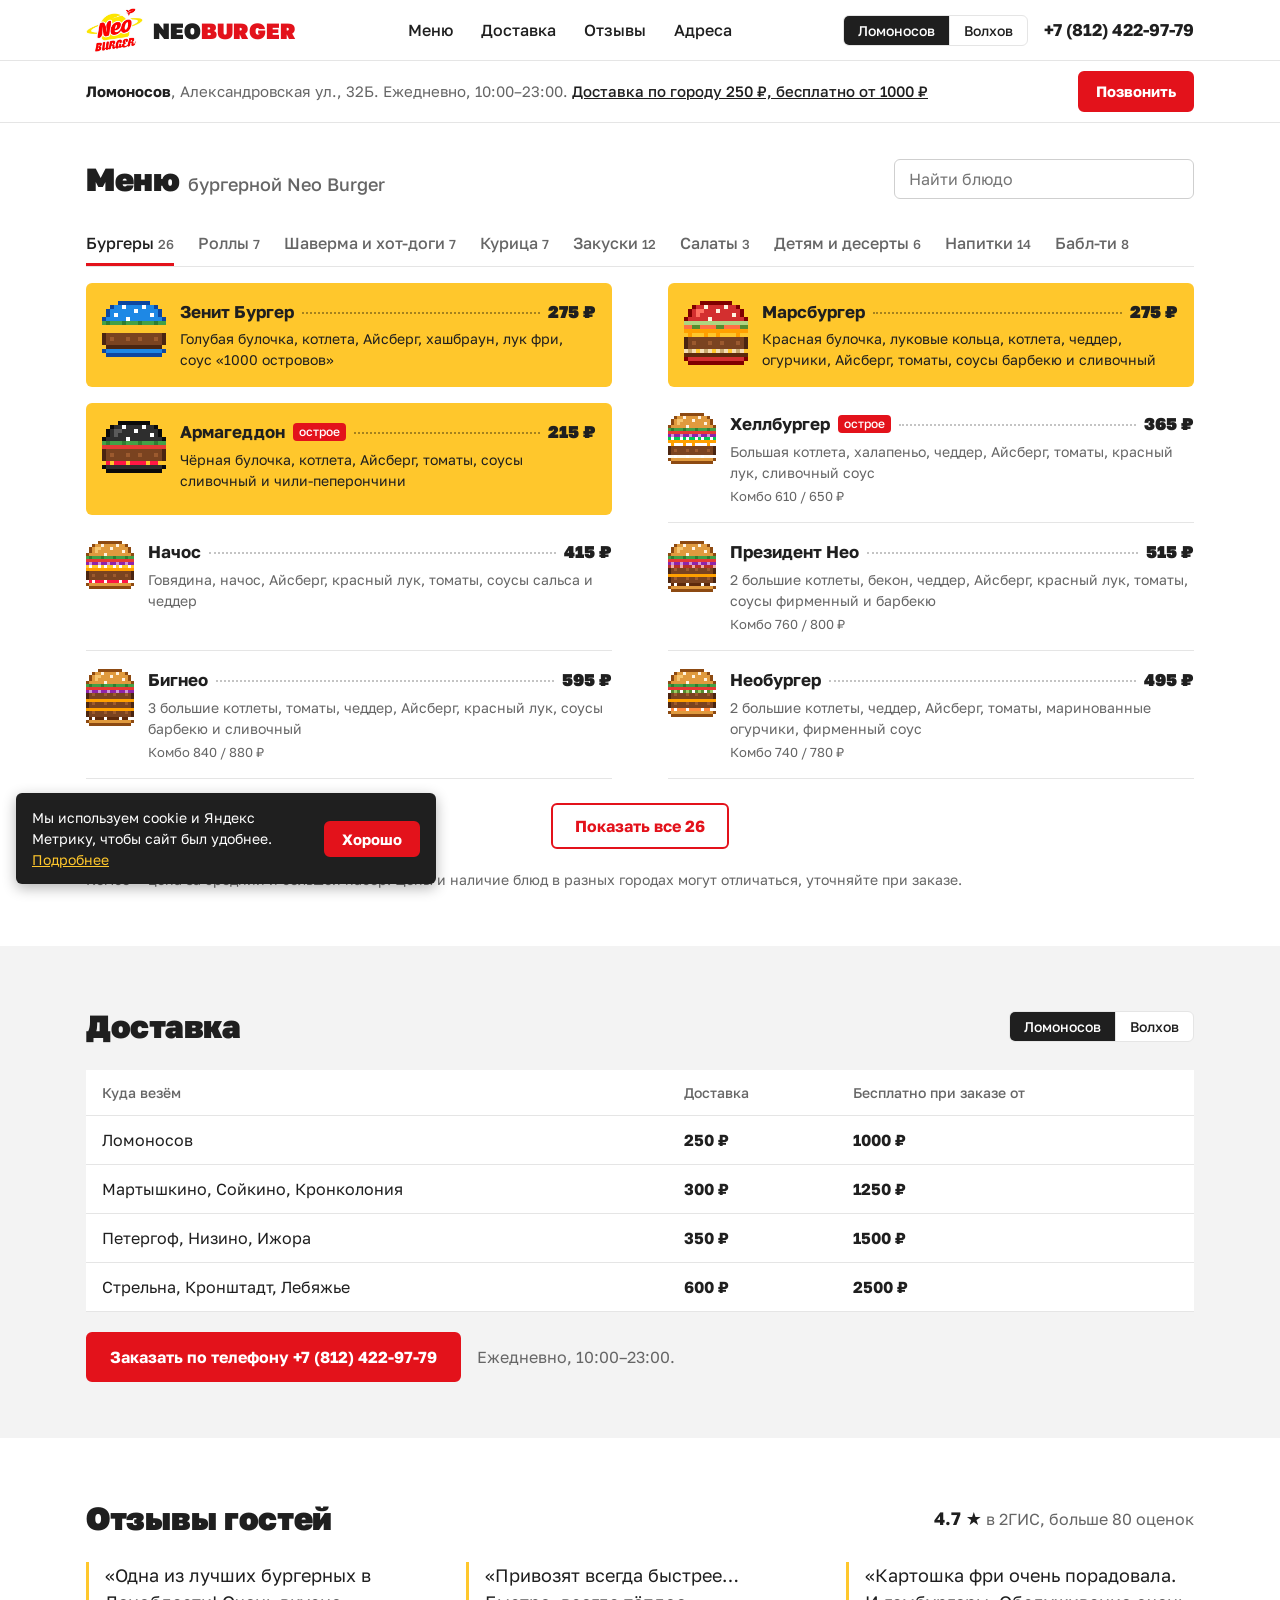
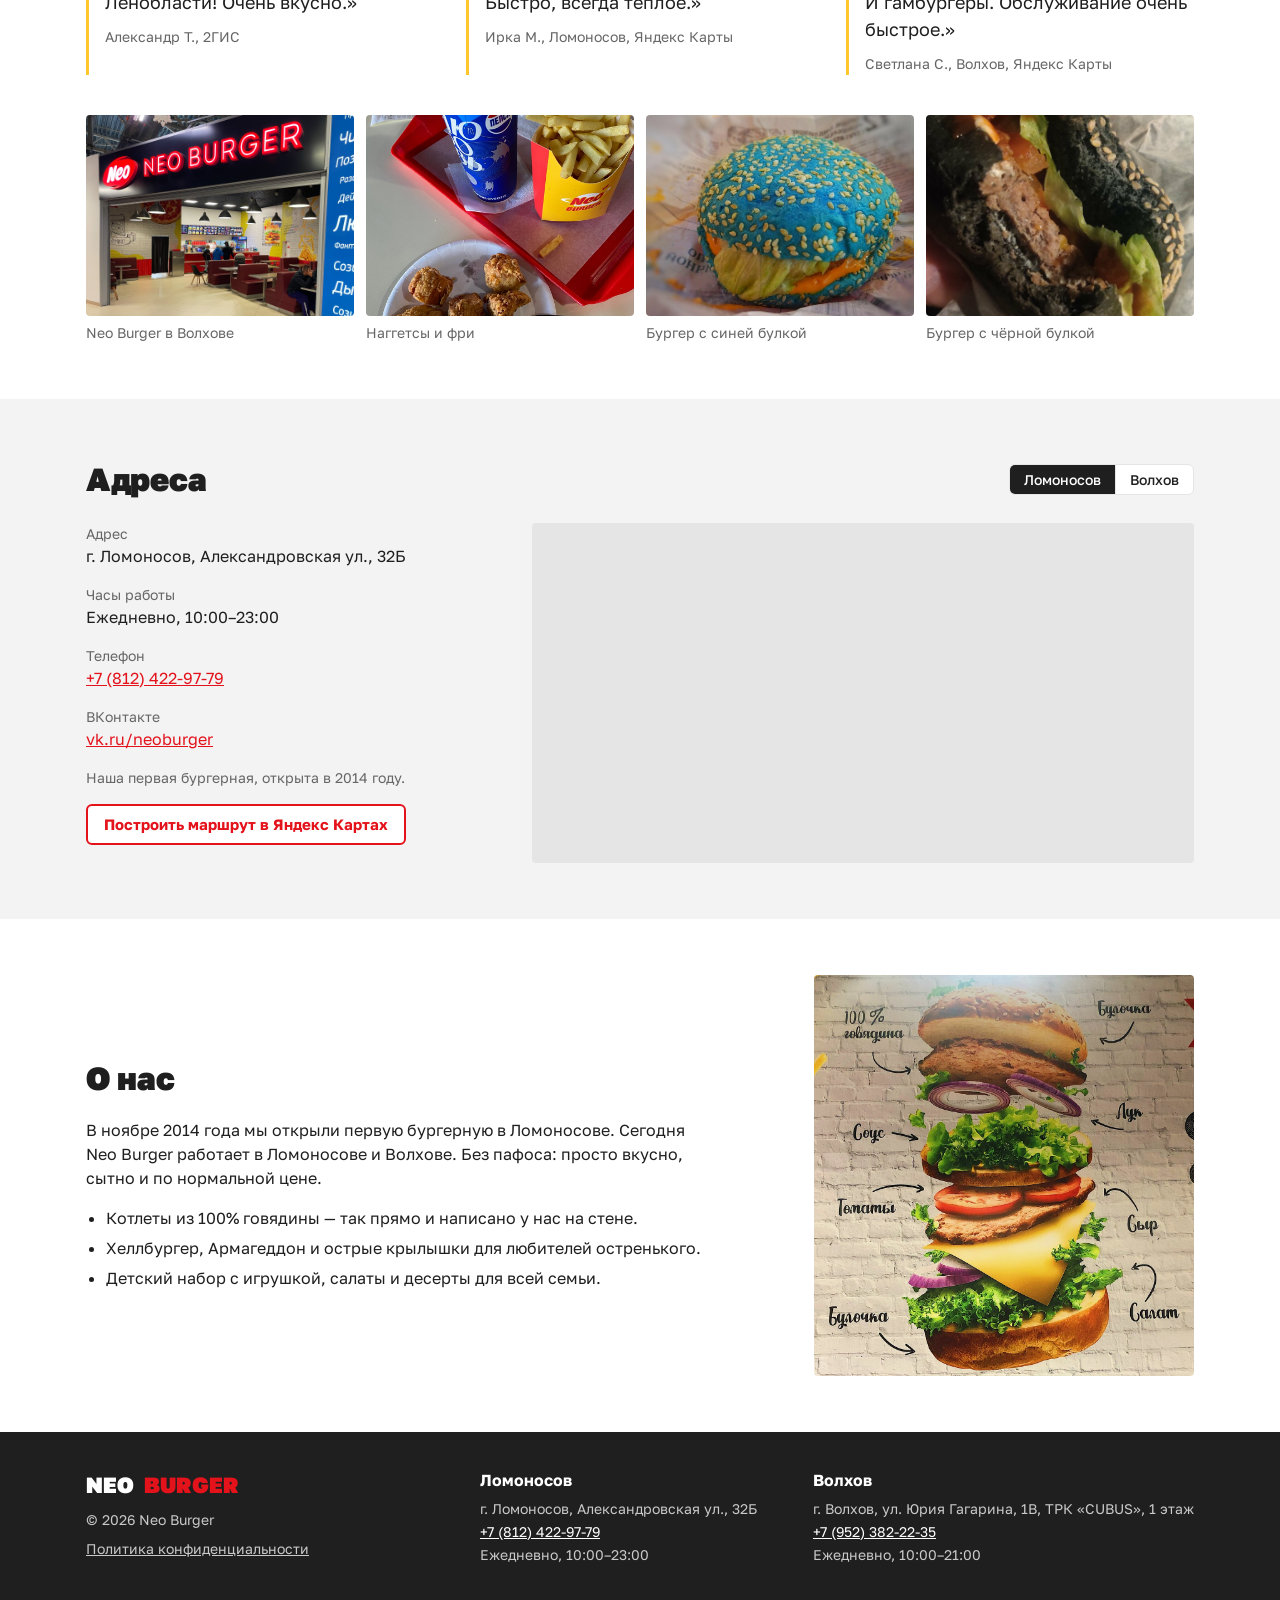
==== index.html @ 51bdab1f "Демо-сайт Neo Burger Co-Authored-By: Claude Opus 5.5 <noreply@anthropic.com>" ====
<!DOCTYPE html>
<html lang="ru">
<head>
  <meta charset="UTF-8">
  <meta name="viewport" content="width=device-width, initial-scale=1.0">
  <title>Neo Burger — бургерная в Ломоносове и Волхове, доставка бургеров</title>
  <meta name="description" content="Neo Burger — бургерные в Ломоносове и Волхове: сочные бургеры, роллы, шаверма, крылышки и картошка фри. Доставка по Ломоносову и Петергофу. Адреса и телефоны на сайте.">
  <!-- TODO: это демо для владельца — поисковикам запрещено его индексировать.
       При официальном запуске удалить эту строку и Disallow в robots.txt -->
  <meta name="robots" content="noindex, nofollow">
  <meta name="theme-color" content="#e3121b">
  <link rel="icon" href="images/logo.png" type="image/png">

  <!-- Превью ссылки в ВК, Телеграме и WhatsApp -->
  <meta property="og:type" content="website">
  <meta property="og:locale" content="ru_RU">
  <meta property="og:site_name" content="Neo Burger">
  <meta property="og:title" content="Neo Burger — бургерная в Ломоносове и Волхове">
  <meta property="og:description" content="Бургеры с синей, красной и чёрной булкой, роллы, шаверма и картошка фри. Доставка по Ломоносову и Петергофу.">
  <!-- TODO: когда будет домен, добавить (адреса должны быть полными, с https://):
       <link rel="canonical" href="https://ДОМЕН/">
       <meta property="og:url" content="https://ДОМЕН/">
       <meta property="og:image" content="https://ДОМЕН/images/hall-sign.jpg"> -->

  <!-- Данные для поиска Яндекса и Google: карточка заведения с адресом, телефоном и часами.
       Держать в согласии с locations в script.js. -->
  <script type="application/ld+json">
  {
    "@context": "https://schema.org",
    "@graph": [
      {
        "@type": "Restaurant",
        "name": "Neo Burger Ломоносов",
        "servesCuisine": ["Бургеры", "Фастфуд"],
        "priceRange": "₽",
        "telephone": "+78124229779",
        "openingHours": "Mo-Su 10:00-23:00",
        "address": {
          "@type": "PostalAddress",
          "addressCountry": "RU",
          "addressLocality": "Ломоносов",
          "streetAddress": "Александровская ул., 32Б"
        },
        "geo": { "@type": "GeoCoordinates", "latitude": 59.910501, "longitude": 29.775342 },
        "sameAs": ["https://vk.ru/neoburger"]
      },
      {
        "@type": "Restaurant",
        "name": "Neo Burger Волхов",
        "servesCuisine": ["Бургеры", "Фастфуд"],
        "priceRange": "₽",
        "telephone": "+79523822235",
        "openingHours": "Mo-Su 10:00-21:00",
        "address": {
          "@type": "PostalAddress",
          "addressCountry": "RU",
          "addressLocality": "Волхов",
          "streetAddress": "ул. Юрия Гагарина, 1В, ТРК «CUBUS», 1 этаж"
        },
        "geo": { "@type": "GeoCoordinates", "latitude": 59.927274, "longitude": 32.292941 },
        "sameAs": ["https://vk.ru/neoburger3"]
      }
    ]
  }
  </script>

  <!-- TODO для Яндекс Директа: вставить сюда код счётчика Яндекс Метрики (metrika.yandex.ru, аккаунт владельца).
       Звонки по номеру и переходы в ВК Метрика считает сама («автоцели»), отдельный код для них не нужен.
       Вместе со счётчиком нужна страница «Политика конфиденциальности» и уведомление о cookie (152-ФЗ). -->
  <link rel="preconnect" href="https://fonts.googleapis.com">
  <link rel="preconnect" href="https://fonts.gstatic.com" crossorigin>
  <link href="https://fonts.googleapis.com/css2?family=Golos+Text:wght@400;500;700;900&display=swap" rel="stylesheet">
  <link rel="stylesheet" href="style.css">
</head>
<body>

  <!-- Шапка: логотип, разделы, выбор города и телефон -->
  <header class="topbar">
    <div class="container topbar__inner">
      <!-- TODO: логотип взят из карточки в Яндекс Картах — перед публикацией попросить у владельца исходник (лучше SVG) -->
      <a href="#" class="logo"><img class="logo__img" src="images/logo.png" alt="" width="58" height="44"><span class="logo__text">NEO<span class="logo__accent">BURGER</span></span></a>
      <nav class="nav">
        <a href="#menu">Меню</a>
        <a href="#delivery">Доставка</a>
        <a href="#reviews">Отзывы</a>
        <a href="#contacts">Адреса</a>
      </nav>
      <div class="topbar__right">
        <div class="seg" data-city-tabs aria-label="Выбор города"></div>
        <a href="#contacts" class="topbar__phone hide-mobile" id="top-call" data-call></a>
      </div>
    </div>
  </header>

  <!-- Главное про выбранный город: адрес, часы, доставка -->
  <div class="place">
    <div class="container place__inner">
      <p class="place__text">
        <strong id="place-city"></strong>, <span id="place-address"></span>.
        <span id="place-hours"></span>.
        <a href="#delivery" id="place-delivery"></a>
      </p>
      <a href="#contacts" class="btn btn--small hide-mobile" data-call>Позвонить</a>
    </div>
  </div>

  <!-- Меню — первым блоком страницы -->
  <section id="menu" class="section section--first">
    <div class="container">
      <div class="section__head">
        <h1 class="section__title">Меню <span class="section__sub">бургерной Neo Burger</span></h1>
        <input type="search" id="menu-search" class="menu-search" placeholder="Найти блюдо" aria-label="Поиск по меню">
      </div>
      <div class="tabs" id="tabs"></div>
      <div class="menu-list" id="menu-grid"></div>
      <button type="button" class="btn btn--outline menu-more" id="menu-more" hidden></button>
      <p class="note">Комбо — цена за средний и большой набор. Цены и наличие блюд в разных городах могут отличаться, уточняйте при заказе.</p>
    </div>
  </section>

  <!-- Доставка: зоны и суммы для выбранного города -->
  <section id="delivery" class="section section--grey">
    <div class="container">
      <div class="section__head">
        <h2 class="section__title">Доставка</h2>
        <div class="seg" data-city-tabs aria-label="Выбор города"></div>
      </div>
      <div id="delivery-info"></div>
    </div>
  </section>

  <!-- Отзывы и фото -->
  <!-- TODO: перед публикацией заменить на фото владельца или получить разрешение авторов (часть снимков — от гостей в Яндекс Картах) -->
  <section id="reviews" class="section">
    <div class="container">
      <div class="section__head">
        <h2 class="section__title">Отзывы гостей</h2>
        <p class="score"><strong>4.7 ★</strong> в 2ГИС, больше 80 оценок</p>
      </div>
      <div class="reviews">
        <blockquote class="review">
          <p>«Одна из лучших бургерных в Ленобласти! Очень вкусно.»</p>
          <cite>Александр Т., 2ГИС</cite>
        </blockquote>
        <blockquote class="review">
          <p>«Привозят всегда быстрее… Быстро, всегда тёплое.»</p>
          <cite>Ирка М., Ломоносов, Яндекс Карты</cite>
        </blockquote>
        <blockquote class="review">
          <p>«Картошка фри очень порадовала. И гамбургеры. Обслуживание очень быстрое.»</p>
          <cite>Светлана С., Волхов, Яндекс Карты</cite>
        </blockquote>
      </div>
      <div class="gallery">
        <figure>
          <img src="images/hall-sign.jpg" alt="Вход в Neo Burger с красной неоновой вывеской" loading="lazy">
          <figcaption>Neo Burger в Волхове</figcaption>
        </figure>
        <figure>
          <img src="images/red-tray.jpg" alt="Наггетсы, картошка фри в фирменной упаковке и газировка на красном подносе" loading="lazy">
          <figcaption>Наггетсы и фри</figcaption>
        </figure>
        <figure>
          <img src="images/blue-bun.jpg" alt="Бургер с синей булочкой и кунжутом" loading="lazy">
          <figcaption>Бургер с синей булкой</figcaption>
        </figure>
        <figure>
          <img src="images/black-bun.jpg" alt="Бургер с чёрной булочкой, говяжьей котлетой и салатом" loading="lazy">
          <figcaption>Бургер с чёрной булкой</figcaption>
        </figure>
      </div>
    </div>
  </section>

  <!-- Адреса и карта -->
  <section id="contacts" class="section section--grey">
    <div class="container">
      <div class="section__head">
        <h2 class="section__title">Адреса</h2>
        <div class="seg" data-city-tabs aria-label="Выбор города"></div>
      </div>
      <div class="contacts">
        <div class="contacts__info" id="city-info"></div>
        <div class="contacts__map">
          <iframe
            id="city-map"
            title="Neo Burger на карте"
            loading="lazy"
            allowfullscreen></iframe>
        </div>
      </div>
    </div>
  </section>

  <!-- О нас -->
  <section id="about" class="section">
    <div class="container about">
      <div>
        <h2 class="section__title">О нас</h2>
        <p>В ноябре 2014 года мы открыли первую бургерную в Ломоносове. Сегодня Neo Burger работает в Ломоносове и Волхове. Без пафоса: просто вкусно, сытно и по нормальной цене.</p>
        <ul class="about__list">
          <li>Котлеты из 100% говядины — так прямо и написано у нас на стене.</li>
          <li>Хеллбургер, Армагеддон и острые крылышки для любителей остренького.</li>
          <li>Детский набор с игрушкой, салаты и десерты для всей семьи.</li>
        </ul>
      </div>
      <img class="about__img" src="images/poster.jpg" alt="Плакат на стене Neo Burger: бургер в разрезе — булочка, 100% говядина, сыр, томаты, салат, лук и соус" loading="lazy">
    </div>
  </section>

  <!-- Подвал: адреса и телефоны обеих точек подставляются из script.js -->
  <footer class="footer">
    <div class="container footer__inner">
      <div>
        <a href="#" class="logo logo--light">NEO<span class="logo__accent">BURGER</span></a>
        <p class="footer__copy">© 2026 Neo Burger</p>
        <!-- TODO: для рекламы в Директе добавить данные владельца: ИП/ООО, ИНН, ОГРН(ИП) — взять у владельца -->
        <p class="footer__links"><a href="privacy.html">Политика конфиденциальности</a></p>

      </div>
      <div class="footer__places" id="footer-places"></div>
    </div>
  </footer>

  <!-- Круглая кнопка звонка на телефонах (номер подставляется по выбранному городу) -->
  <a href="#contacts" class="call-fab" data-call aria-label="Позвонить">
    <svg width="26" height="26" viewBox="0 0 24 24" fill="#fff" aria-hidden="true"><path d="M6.6 10.8a15.1 15.1 0 0 0 6.6 6.6l2.2-2.2a1 1 0 0 1 1-.25c1.1.37 2.3.57 3.6.57a1 1 0 0 1 1 1V20a1 1 0 0 1-1 1A17 17 0 0 1 3 4a1 1 0 0 1 1-1h3.5a1 1 0 0 1 1 1c0 1.25.2 2.45.57 3.57a1 1 0 0 1-.25 1z"/></svg>
  </a>

  <!-- Плашка про cookie (показывается, пока посетитель не нажал «Хорошо») -->
  <div class="cookie" id="cookie" hidden>
    <p>Мы используем cookie и Яндекс Метрику, чтобы сайт был удобнее. <a href="privacy.html">Подробнее</a></p>
    <button type="button" class="btn btn--small" id="cookie-ok">Хорошо</button>
  </div>

  <script src="script.js"></script>
</body>
</html>
---- style.css ----
:root {
  --white: #ffffff;
  --grey: #f3f3f3;
  --line: #e5e5e5;
  --text: #1f1f1f;
  --muted: #666666;
  /* Фирменные цвета Neo Burger: красный — вывеска, жёлтый — упаковка фри */
  --red: #e3121b;
  --red-dark: #b80d15;
  --yellow: #ffc72c;
}

* { box-sizing: border-box; }

html { scroll-behavior: smooth; scroll-padding-top: 72px; }

body {
  margin: 0;
  font-family: "Golos Text", system-ui, sans-serif;
  font-size: 16px;
  line-height: 1.5;
  background: var(--white);
  color: var(--text);
}

a { color: var(--red); }

/* Атрибут hidden всегда прячет элемент, даже если у класса задан display */
[hidden] { display: none !important; }

:focus-visible { outline: 3px solid var(--yellow); outline-offset: 2px; }

.container {
  max-width: 1140px;
  margin: 0 auto;
  padding: 0 16px;
}

/* Кнопки */
.btn {
  display: inline-block;
  background: var(--red);
  color: var(--white);
  border: 2px solid var(--red);
  border-radius: 6px;
  padding: 11px 22px;
  font-family: inherit;
  font-size: 16px;
  font-weight: 700;
  text-decoration: none;
  cursor: pointer;
}
.btn:hover { background: var(--red-dark); border-color: var(--red-dark); }
.btn--small { padding: 7px 16px; font-size: 15px; }
.btn--outline { background: var(--white); color: var(--red); }
.btn--outline:hover { background: var(--red); color: var(--white); }

/* Шапка */
.topbar {
  position: sticky;
  top: 0;
  z-index: 10;
  background: var(--white);
  border-bottom: 1px solid var(--line);
}
.topbar__inner {
  display: flex;
  align-items: center;
  justify-content: space-between;
  gap: 16px;
  height: 60px;
}
.logo {
  display: inline-flex;
  align-items: center;
  gap: 10px;
  font-weight: 900;
  font-size: 22px;
  color: var(--text);
  text-decoration: none;
}
.logo__img { display: block; height: 44px; width: auto; }
.logo__accent { color: var(--red); }
.logo--light { color: var(--white); }
.nav a {
  color: var(--text);
  text-decoration: none;
  margin: 0 12px;
  font-weight: 500;
}
.nav a:hover { color: var(--red); }
.topbar__right { display: flex; align-items: center; gap: 16px; }
.topbar__phone {
  color: var(--text);
  font-weight: 700;
  font-size: 17px;
  text-decoration: none;
  white-space: nowrap;
}
.topbar__phone:hover { color: var(--red); }

/* Переключатель города */
.seg {
  display: inline-flex;
  border: 1px solid var(--line);
  border-radius: 6px;
  overflow: hidden;
  background: var(--white);
}
.seg__btn {
  border: none;
  background: none;
  padding: 6px 14px;
  font-family: inherit;
  font-size: 14px;
  font-weight: 500;
  color: var(--text);
  cursor: pointer;
}
.seg__btn + .seg__btn { border-left: 1px solid var(--line); }
.seg__btn:hover { background: var(--grey); }
.seg__btn.active { background: var(--text); color: var(--white); }

/* Строка про выбранный город */
.place { border-bottom: 1px solid var(--line); }
.place__inner {
  display: flex;
  align-items: center;
  justify-content: space-between;
  gap: 8px 24px;
  padding-top: 10px;
  padding-bottom: 10px;
}
.place__text { margin: 0; font-size: 15px; color: var(--muted); }
.place__text strong { color: var(--text); }
.place__text a { color: var(--text); font-weight: 500; }

/* Секции */
.section { padding: 56px 0; }
.section--grey { background: var(--grey); }
.section--first { padding-top: 32px; }
.section__head {
  display: flex;
  align-items: center;
  justify-content: space-between;
  flex-wrap: wrap;
  gap: 12px 16px;
  margin-bottom: 20px;
}
.section__title {
  margin: 0;
  font-size: 32px;
  font-weight: 900;
  letter-spacing: -0.3px;
}
/* Пояснение к заголовку — мельче и серым, чтобы «Меню» оставалось главным словом */
.section__sub { font-size: 18px; font-weight: 500; color: var(--muted); letter-spacing: 0; }

/* Поиск */
.menu-search {
  flex: 1;
  max-width: 300px;
  min-width: 200px;
  border: 1px solid #cfcfcf;
  border-radius: 6px;
  padding: 9px 14px;
  font-family: inherit;
  font-size: 16px;
  color: var(--text);
}
.menu-search:focus { outline: none; border-color: var(--text); }

/* Вкладки категорий: текст с красной чертой под активной */
.tabs {
  display: flex;
  gap: 4px 24px;
  overflow-x: auto;
  border-bottom: 1px solid var(--line);
  margin-bottom: 8px;
}
.tab {
  flex-shrink: 0;
  background: none;
  border: none;
  border-bottom: 3px solid transparent;
  padding: 10px 0;
  font-family: inherit;
  font-size: 16px;
  font-weight: 500;
  color: var(--muted);
  cursor: pointer;
}
.tab:hover { color: var(--text); }
.tab.active { color: var(--text); border-bottom-color: var(--red); }
.tab__count { font-size: 13px; color: var(--muted); }

/* Список блюд: строки, как в бумажном меню */
.menu-list {
  display: grid;
  grid-template-columns: 1fr 1fr;
  column-gap: 56px;
}
.row {
  display: flex;
  gap: 14px;
  padding: 16px 0;
  border-bottom: 1px solid var(--line);
}
.row .pixel-art { flex-shrink: 0; margin-top: 2px; }
/* Бургеры с цветной булкой: жёлтая подложка, как упаковка фри */
.row--hit {
  background: var(--yellow);
  border-bottom-color: transparent;
  border-radius: 6px;
  padding: 16px;
  margin: 8px 0;
}
/* Серый текст на жёлтом плохо читается — внутри делаем его тёмным */
.row--hit { --muted: var(--text); }
.row--hit .row__dots { border-bottom-color: rgba(0, 0, 0, 0.35); }
.row__main { flex: 1; min-width: 0; }
.row__head { display: flex; align-items: baseline; gap: 8px; }
.row__name { margin: 0; font-size: 17px; font-weight: 700; }
.row__dots {
  flex: 1;
  min-width: 16px;
  border-bottom: 2px dotted #c4c4c4;
  transform: translateY(-4px);
}
.row__price { font-size: 17px; font-weight: 900; white-space: nowrap; }
.row__desc { margin: 4px 0 0; font-size: 14px; color: var(--muted); }
.row__extra { margin: 4px 0 0; font-size: 13px; color: var(--muted); }
.badge {
  display: inline-block;
  margin-left: 4px;
  padding: 0 6px;
  border-radius: 4px;
  background: var(--red);
  color: var(--white);
  font-size: 12px;
  font-weight: 500;
  vertical-align: 2px;
}

.menu-more { display: block; margin: 24px auto 0; }
.menu-empty { grid-column: 1 / -1; color: var(--muted); padding: 24px 0; }
.note { color: var(--muted); font-size: 14px; margin: 20px 0 0; }

/* Доставка */
.table {
  width: 100%;
  border-collapse: collapse;
  background: var(--white);
  margin-bottom: 20px;
}
.table th,
.table td {
  padding: 12px 16px;
  text-align: left;
  border-bottom: 1px solid var(--line);
}
.table th { font-size: 14px; font-weight: 500; color: var(--muted); }
.table td:not(:first-child) { white-space: nowrap; font-weight: 700; }
.delivery-off {
  background: var(--white);
  border-left: 4px solid var(--red);
  padding: 16px 20px;
  margin: 0 0 20px;
}
.delivery-foot {
  display: flex;
  align-items: center;
  flex-wrap: wrap;
  gap: 12px 16px;
  color: var(--muted);
}

/* Отзывы */
.score { margin: 0; color: var(--muted); }
.score strong { color: var(--text); font-size: 18px; }
.reviews {
  display: grid;
  grid-template-columns: repeat(3, 1fr);
  gap: 32px;
}
.review {
  margin: 0;
  padding-left: 16px;
  border-left: 3px solid var(--yellow);
}
.review p { margin: 0 0 8px; font-size: 18px; }
.review cite { color: var(--muted); font-style: normal; font-size: 14px; }

/* Фото */
.gallery {
  display: grid;
  grid-template-columns: repeat(4, 1fr);
  gap: 12px;
  margin-top: 40px;
}
.gallery figure { margin: 0; }
.gallery img {
  display: block;
  width: 100%;
  aspect-ratio: 4 / 3;
  object-fit: cover;
  border-radius: 4px;
}
.gallery figcaption { color: var(--muted); font-size: 14px; margin-top: 6px; }

/* Адреса */
.contacts {
  display: grid;
  grid-template-columns: 1fr 1.6fr;
  gap: 32px;
}
.contacts__info p { margin: 0 0 16px; }
.contacts__info .label { display: block; color: var(--muted); font-size: 14px; }
.contacts__info .city-note { color: var(--muted); font-size: 14px; }
.contacts__map iframe {
  display: block;
  width: 100%;
  height: 100%;
  min-height: 340px;
  border: 0;
  border-radius: 4px;
  background: var(--line);
}

/* О нас */
.about {
  display: grid;
  grid-template-columns: 1.4fr 1fr;
  gap: 40px;
  align-items: center;
}
.about p { max-width: 62ch; }
.about__list { padding-left: 20px; margin: 0; }
.about__list li { margin-bottom: 6px; }
.about__img {
  display: block;
  width: 100%;
  max-width: 380px;
  border-radius: 4px;
  justify-self: end;
}

/* Подвал */
.footer {
  background: var(--text);
  color: #c9c9c9;
  padding: 36px 0;
  font-size: 14px;
}
.footer__inner {
  display: flex;
  justify-content: space-between;
  flex-wrap: wrap;
  gap: 24px;
}
.footer__copy { margin: 8px 0 0; }
.footer__places { display: flex; flex-wrap: wrap; gap: 24px 56px; }
.footer__places h3 { margin: 0 0 6px; color: var(--white); font-size: 16px; }
.footer__places p { margin: 0 0 2px; }
.footer__places a { color: var(--white); }

.footer__links { margin: 8px 0 0; }
.footer__links a { color: #c9c9c9; }

/* Плашка про cookie */
.cookie {
  position: fixed;
  left: 16px;
  bottom: 16px;
  z-index: 30;
  max-width: 420px;
  display: flex;
  align-items: center;
  gap: 16px;
  padding: 14px 16px;
  background: var(--text);
  color: var(--white);
  border-radius: 6px;
  box-shadow: 0 4px 14px rgba(0, 0, 0, 0.3);
  font-size: 14px;
}
.cookie p { margin: 0; }
.cookie a { color: var(--yellow); }

/* Текстовые страницы (политика) */
.doc { max-width: 760px; }
.doc h2 { margin: 32px 0 8px; font-size: 20px; }
.doc__date { color: var(--muted); }
.todo { background: var(--yellow); padding: 0 4px; border-radius: 3px; }

/* Круглая кнопка звонка — только на телефонах */
.call-fab {
  display: none;
  position: fixed;
  right: 16px;
  bottom: 16px;
  width: 56px;
  height: 56px;
  border-radius: 50%;
  background: var(--red);
  align-items: center;
  justify-content: center;
  box-shadow: 0 4px 14px rgba(0, 0, 0, 0.3);
  z-index: 20;
}

/* Планшеты и телефоны */
@media (max-width: 860px) {
  /* на телефоне звонок — через круглую кнопку внизу */
  .nav,
  .hide-mobile { display: none; }
  .logo { font-size: 15px; gap: 6px; }
  .topbar__inner { gap: 8px; }
  .logo__img { height: 36px; }
  .seg__btn { padding: 6px 10px; font-size: 13px; }
  .place__inner { flex-wrap: wrap; }
  .section { padding: 40px 0; }
  .section__title { font-size: 26px; }
  .menu-search { max-width: none; }
  .menu-list { grid-template-columns: 1fr; }
  .reviews,
  .contacts,
  .about { grid-template-columns: 1fr; }
  .reviews { gap: 20px; }
  .about__img { justify-self: start; max-width: 260px; }
  .gallery { grid-template-columns: repeat(2, 1fr); }
  .table th,
  .table td { padding: 10px 8px; font-size: 14px; }
  .call-fab { display: flex; }
  /* Плашка cookie на всю ширину и выше круглой кнопки звонка */
  .cookie { right: 16px; max-width: none; bottom: 84px; }
}

@media (prefers-reduced-motion: reduce) {
  html { scroll-behavior: auto; }
}
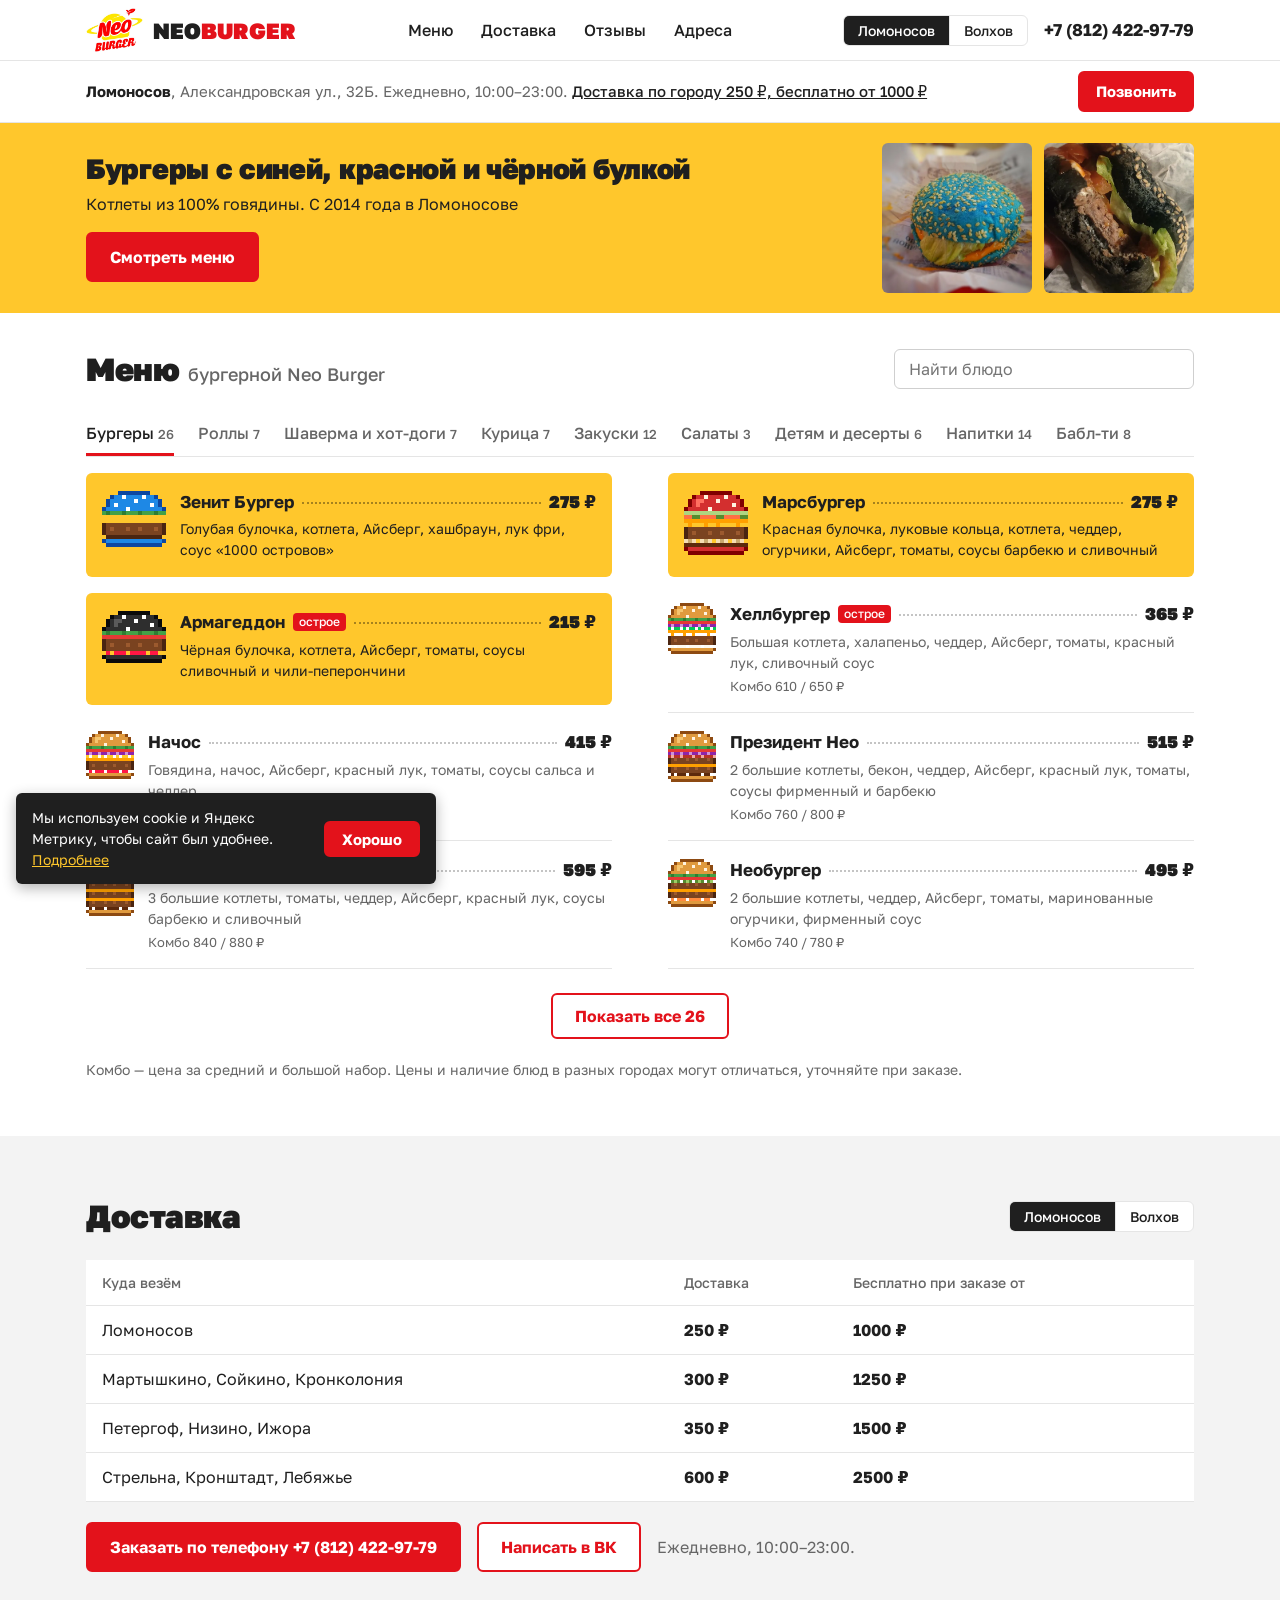
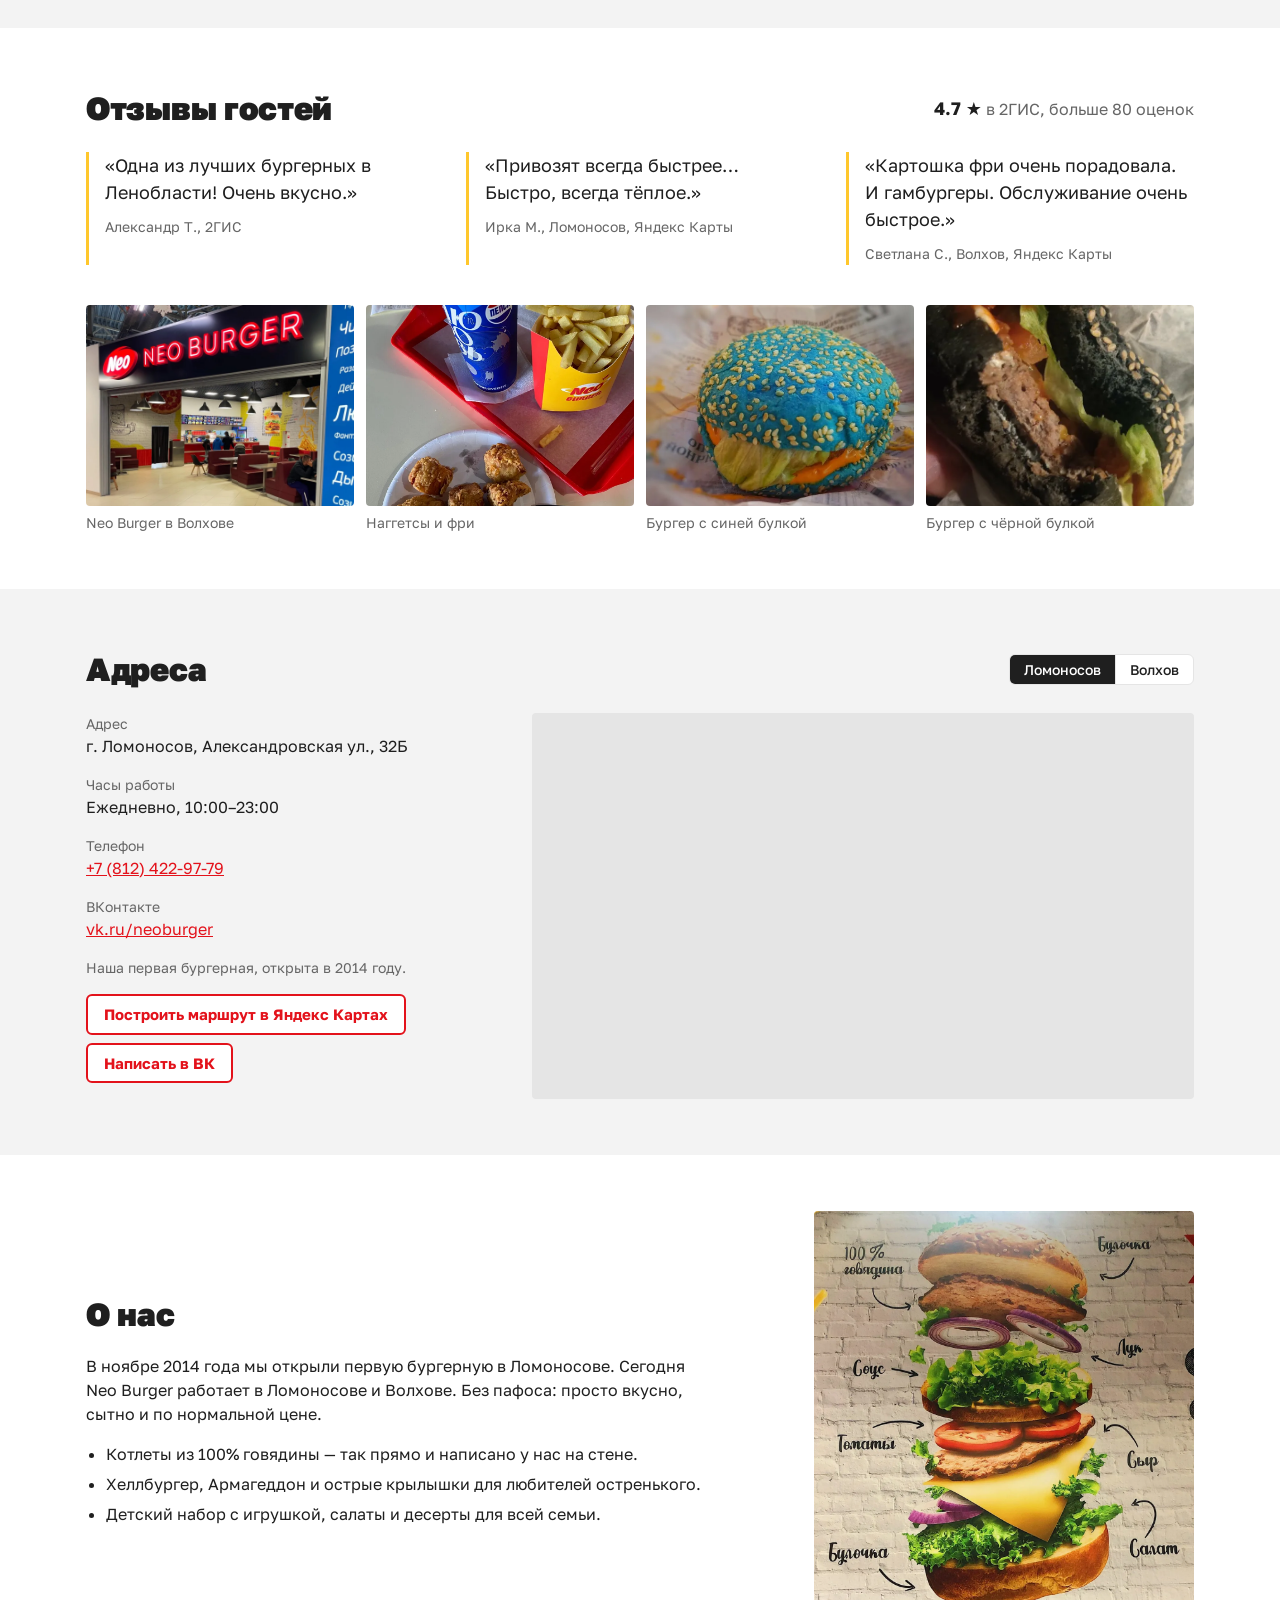
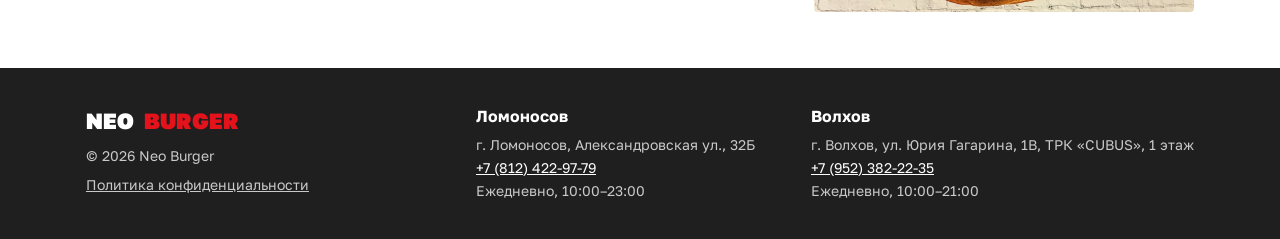
==== commit 66c3d2ed: "Контент без JS, WebP, локальный шрифт, баннер и кнопки ВК Co-Authored-By: Claude Opus 5.5 <noreply@a" ====
--- a/index.html
+++ b/index.html
@@ -67,10 +67,15 @@
   <!-- TODO для Яндекс Директа: вставить сюда код счётчика Яндекс Метрики (metrika.yandex.ru, аккаунт владельца).
        Звонки по номеру и переходы в ВК Метрика считает сама («автоцели»), отдельный код для них не нужен.
        Вместе со счётчиком нужна страница «Политика конфиденциальности» и уведомление о cookie (152-ФЗ). -->
-  <link rel="preconnect" href="https://fonts.googleapis.com">
-  <link rel="preconnect" href="https://fonts.gstatic.com" crossorigin>
-  <link href="https://fonts.googleapis.com/css2?family=Golos+Text:wght@400;500;700;900&display=swap" rel="stylesheet">
+  <!-- Кириллицу шрифта грузим сразу, чтобы текст не перерисовывался -->
+  <link rel="preload" href="fonts/golos-text-cyrillic.woff2" as="font" type="font/woff2" crossorigin>
   <link rel="stylesheet" href="style.css">
+  <!-- Без JavaScript прячем то, что без него не работает: переключатели городов, поиск и вкладки меню -->
+  <noscript>
+    <style>
+      [data-city-tabs], .menu-search, .tabs, .menu-more { display: none !important; }
+    </style>
+  </noscript>
 </head>
 <body>
 
@@ -86,25 +91,51 @@
         <a href="#contacts">Адреса</a>
       </nav>
       <div class="topbar__right">
-        <div class="seg" data-city-tabs aria-label="Выбор города"></div>
-        <a href="#contacts" class="topbar__phone hide-mobile" id="top-call" data-call></a>
+        <div class="seg" data-city-tabs role="group" aria-label="Выбор города"></div>
+        <a href="tel:+78124229779" class="topbar__phone hide-mobile" id="top-call" data-call>+7 (812) 422-97-79</a>
       </div>
     </div>
   </header>
+
+  <!-- Данные Ломоносова ниже прописаны прямо в HTML, чтобы адрес и телефон были видны без JavaScript.
+       script.js перерисовывает их по выбранному городу.
+       Держать в согласии с locations в script.js и с JSON-LD в <head>. -->
 
   <!-- Главное про выбранный город: адрес, часы, доставка -->
   <div class="place">
     <div class="container place__inner">
       <p class="place__text">
-        <strong id="place-city"></strong>, <span id="place-address"></span>.
-        <span id="place-hours"></span>.
-        <a href="#delivery" id="place-delivery"></a>
+        <strong id="place-city">Ломоносов</strong>, <span id="place-address">Александровская ул., 32Б</span>.
+        <span id="place-hours">Ежедневно, 10:00–23:00</span>.
+        <a href="#delivery" id="place-delivery">Доставка по городу 250 ₽, бесплатно от 1000 ₽</a>
       </p>
-      <a href="#contacts" class="btn btn--small hide-mobile" data-call>Позвонить</a>
+      <a href="tel:+78124229779" class="btn btn--small hide-mobile" data-call>Позвонить</a>
     </div>
   </div>
 
-  <!-- Меню — первым блоком страницы -->
+  <!-- Баннер с главной фишкой: цветные булки -->
+  <!-- TODO: «С 2014 года» и «100% говядины» сверить с владельцем; фото — от гостей в Яндекс Картах, нужно разрешение или фото владельца -->
+  <section class="promo" aria-labelledby="promo-title">
+    <div class="container promo__inner">
+      <div class="promo__text">
+        <h2 class="promo__title" id="promo-title">Бургеры с синей, красной и чёрной булкой</h2>
+        <p class="promo__sub">Котлеты из 100% говядины. С 2014 года в Ломоносове</p>
+        <a href="#menu" class="btn promo__btn">Смотреть меню</a>
+      </div>
+      <div class="promo__pics">
+        <picture>
+          <source srcset="images/blue-bun.webp" type="image/webp">
+          <img src="images/blue-bun.jpg" alt="Бургер с синей булкой" width="750" height="750">
+        </picture>
+        <picture>
+          <source srcset="images/black-bun.webp" type="image/webp">
+          <img src="images/black-bun.jpg" alt="Бургер с чёрной булкой" width="584" height="1280">
+        </picture>
+      </div>
+    </div>
+  </section>
+
+  <!-- Меню — сразу под баннером -->
   <section id="menu" class="section section--first">
     <div class="container">
       <div class="section__head">
@@ -113,6 +144,13 @@
       </div>
       <div class="tabs" id="tabs"></div>
       <div class="menu-list" id="menu-grid"></div>
+      <noscript>
+        <p class="menu-noscript">
+          Меню доступно по телефону:
+          Ломоносов — <a href="tel:+78124229779">+7 (812) 422-97-79</a>,
+          Волхов — <a href="tel:+79523822235">+7 (952) 382-22-35</a>.
+        </p>
+      </noscript>
       <button type="button" class="btn btn--outline menu-more" id="menu-more" hidden></button>
       <p class="note">Комбо — цена за средний и большой набор. Цены и наличие блюд в разных городах могут отличаться, уточняйте при заказе.</p>
     </div>
@@ -123,9 +161,26 @@
     <div class="container">
       <div class="section__head">
         <h2 class="section__title">Доставка</h2>
-        <div class="seg" data-city-tabs aria-label="Выбор города"></div>
-      </div>
-      <div id="delivery-info"></div>
+        <div class="seg" data-city-tabs role="group" aria-label="Выбор города"></div>
+      </div>
+      <div id="delivery-info">
+        <table class="table">
+          <thead>
+            <tr><th>Куда везём</th><th>Доставка</th><th>Бесплатно при заказе от</th></tr>
+          </thead>
+          <tbody>
+            <tr><td>Ломоносов</td><td>250 ₽</td><td>1000 ₽</td></tr>
+            <tr><td>Мартышкино, Сойкино, Кронколония</td><td>300 ₽</td><td>1250 ₽</td></tr>
+            <tr><td>Петергоф, Низино, Ижора</td><td>350 ₽</td><td>1500 ₽</td></tr>
+            <tr><td>Стрельна, Кронштадт, Лебяжье</td><td>600 ₽</td><td>2500 ₽</td></tr>
+          </tbody>
+        </table>
+        <div class="delivery-foot">
+          <a href="tel:+78124229779" class="btn">Заказать по телефону +7 (812) 422-97-79</a>
+          <a href="https://vk.me/neoburger" class="btn btn--outline" target="_blank" rel="noopener">Написать в ВК</a>
+          <span>Ежедневно, 10:00–23:00.</span>
+        </div>
+      </div>
     </div>
   </section>
 
@@ -153,19 +208,31 @@
       </div>
       <div class="gallery">
         <figure>
-          <img src="images/hall-sign.jpg" alt="Вход в Neo Burger с красной неоновой вывеской" loading="lazy">
+          <picture>
+            <source srcset="images/hall-sign.webp" type="image/webp">
+            <img src="images/hall-sign.jpg" alt="Вход в Neo Burger с красной неоновой вывеской" width="1280" height="960" loading="lazy">
+          </picture>
           <figcaption>Neo Burger в Волхове</figcaption>
         </figure>
         <figure>
-          <img src="images/red-tray.jpg" alt="Наггетсы, картошка фри в фирменной упаковке и газировка на красном подносе" loading="lazy">
+          <picture>
+            <source srcset="images/red-tray.webp" type="image/webp">
+            <img src="images/red-tray.jpg" alt="Наггетсы, картошка фри в фирменной упаковке и газировка на красном подносе" width="960" height="1280" loading="lazy">
+          </picture>
           <figcaption>Наггетсы и фри</figcaption>
         </figure>
         <figure>
-          <img src="images/blue-bun.jpg" alt="Бургер с синей булочкой и кунжутом" loading="lazy">
+          <picture>
+            <source srcset="images/blue-bun.webp" type="image/webp">
+            <img src="images/blue-bun.jpg" alt="Бургер с синей булочкой и кунжутом" width="750" height="750" loading="lazy">
+          </picture>
           <figcaption>Бургер с синей булкой</figcaption>
         </figure>
         <figure>
-          <img src="images/black-bun.jpg" alt="Бургер с чёрной булочкой, говяжьей котлетой и салатом" loading="lazy">
+          <picture>
+            <source srcset="images/black-bun.webp" type="image/webp">
+            <img src="images/black-bun.jpg" alt="Бургер с чёрной булочкой, говяжьей котлетой и салатом" width="584" height="1280" loading="lazy">
+          </picture>
           <figcaption>Бургер с чёрной булкой</figcaption>
         </figure>
       </div>
@@ -177,13 +244,24 @@
     <div class="container">
       <div class="section__head">
         <h2 class="section__title">Адреса</h2>
-        <div class="seg" data-city-tabs aria-label="Выбор города"></div>
+        <div class="seg" data-city-tabs role="group" aria-label="Выбор города"></div>
       </div>
       <div class="contacts">
-        <div class="contacts__info" id="city-info"></div>
+        <div class="contacts__info" id="city-info">
+          <p><span class="label">Адрес</span>г. Ломоносов, Александровская ул., 32Б</p>
+          <p><span class="label">Часы работы</span>Ежедневно, 10:00–23:00</p>
+          <p><span class="label">Телефон</span><a href="tel:+78124229779">+7 (812) 422-97-79</a></p>
+          <p><span class="label">ВКонтакте</span><a href="https://vk.ru/neoburger" target="_blank" rel="noopener">vk.ru/neoburger</a></p>
+          <p class="city-note">Наша первая бургерная, открыта в 2014 году.</p>
+          <p class="contacts__buttons">
+            <a href="https://yandex.ru/maps/?rtext=~59.910501,29.775342&amp;rtt=auto" class="btn btn--small btn--outline" target="_blank" rel="noopener">Построить маршрут в Яндекс Картах</a>
+            <a href="https://vk.me/neoburger" class="btn btn--small btn--outline" target="_blank" rel="noopener">Написать в ВК</a>
+          </p>
+        </div>
         <div class="contacts__map">
           <iframe
             id="city-map"
+            src="https://www.openstreetmap.org/export/embed.html?bbox=29.767342,59.907500999999996,29.783341999999998,59.913501&amp;layer=mapnik&amp;marker=59.910501,29.775342"
             title="Neo Burger на карте"
             loading="lazy"
             allowfullscreen></iframe>
@@ -204,11 +282,14 @@
           <li>Детский набор с игрушкой, салаты и десерты для всей семьи.</li>
         </ul>
       </div>
-      <img class="about__img" src="images/poster.jpg" alt="Плакат на стене Neo Burger: бургер в разрезе — булочка, 100% говядина, сыр, томаты, салат, лук и соус" loading="lazy">
-    </div>
-  </section>
-
-  <!-- Подвал: адреса и телефоны обеих точек подставляются из script.js -->
+      <picture class="about__pic">
+        <source srcset="images/poster.webp" type="image/webp">
+        <img class="about__img" src="images/poster.jpg" alt="Плакат на стене Neo Burger: бургер в разрезе — булочка, 100% говядина, сыр, томаты, салат, лук и соус" width="1213" height="1280" loading="lazy">
+      </picture>
+    </div>
+  </section>
+
+  <!-- Подвал: адреса и телефоны обеих точек (прописаны в HTML, script.js перерисовывает их из locations) -->
   <footer class="footer">
     <div class="container footer__inner">
       <div>
@@ -218,14 +299,30 @@
         <p class="footer__links"><a href="privacy.html">Политика конфиденциальности</a></p>
 
       </div>
-      <div class="footer__places" id="footer-places"></div>
+      <div class="footer__places" id="footer-places">
+        <div>
+          <h3>Ломоносов</h3>
+          <p>г. Ломоносов, Александровская ул., 32Б</p>
+          <p><a href="tel:+78124229779">+7 (812) 422-97-79</a></p>
+          <p>Ежедневно, 10:00–23:00</p>
+        </div>
+        <div>
+          <h3>Волхов</h3>
+          <p>г. Волхов, ул. Юрия Гагарина, 1В, ТРК «CUBUS», 1 этаж</p>
+          <p><a href="tel:+79523822235">+7 (952) 382-22-35</a></p>
+          <p>Ежедневно, 10:00–21:00</p>
+        </div>
+      </div>
     </div>
   </footer>
 
   <!-- Круглая кнопка звонка на телефонах (номер подставляется по выбранному городу) -->
-  <a href="#contacts" class="call-fab" data-call aria-label="Позвонить">
+  <a href="tel:+78124229779" class="call-fab" data-call aria-label="Позвонить">
     <svg width="26" height="26" viewBox="0 0 24 24" fill="#fff" aria-hidden="true"><path d="M6.6 10.8a15.1 15.1 0 0 0 6.6 6.6l2.2-2.2a1 1 0 0 1 1-.25c1.1.37 2.3.57 3.6.57a1 1 0 0 1 1 1V20a1 1 0 0 1-1 1A17 17 0 0 1 3 4a1 1 0 0 1 1-1h3.5a1 1 0 0 1 1 1c0 1.25.2 2.45.57 3.57a1 1 0 0 1-.25 1z"/></svg>
   </a>
+
+  <!-- Круглая кнопка ВК на телефонах, слева от кнопки звонка (чат с группой выбранного города) -->
+  <a href="https://vk.me/neoburger" class="vk-fab" data-vk target="_blank" rel="noopener" aria-label="Написать во ВКонтакте">VK</a>
 
   <!-- Плашка про cookie (показывается, пока посетитель не нажал «Хорошо») -->
   <div class="cookie" id="cookie" hidden>
--- a/style.css
+++ b/style.css
@@ -1,3 +1,22 @@
+/* Шрифт Golos Text лежит в fonts/ (лицензия — fonts/OFL.txt).
+   Это вариативный шрифт: в одном файле сразу все жирности, мы используем 400, 500, 700 и 900. */
+@font-face {
+  font-family: "Golos Text";
+  font-style: normal;
+  font-weight: 400 900;
+  font-display: swap;
+  src: url("fonts/golos-text-cyrillic.woff2") format("woff2");
+  unicode-range: U+0301, U+0400-045F, U+0490-0491, U+04B0-04B1, U+2116;
+}
+@font-face {
+  font-family: "Golos Text";
+  font-style: normal;
+  font-weight: 400 900;
+  font-display: swap;
+  src: url("fonts/golos-text-latin.woff2") format("woff2");
+  unicode-range: U+0000-00FF, U+0131, U+0152-0153, U+02BB-02BC, U+02C6, U+02DA, U+02DC, U+0304, U+0308, U+0329, U+2000-206F, U+20AC, U+2122, U+2191, U+2193, U+2212, U+2215, U+FEFF, U+FFFD;
+}
+
 :root {
   --white: #ffffff;
   --grey: #f3f3f3;
@@ -8,6 +27,8 @@
   --red: #e3121b;
   --red-dark: #b80d15;
   --yellow: #ffc72c;
+  /* Фирменный синий ВКонтакте — для кнопки чата */
+  --vk: #0077ff;
 }
 
 * { box-sizing: border-box; }
@@ -27,6 +48,10 @@
 
 /* Атрибут hidden всегда прячет элемент, даже если у класса задан display */
 [hidden] { display: none !important; }
+
+/* width/height у <img> нужны браузеру, чтобы заранее знать пропорции, а размер задаёт CSS */
+picture { display: block; }
+img { max-width: 100%; height: auto; }
 
 :focus-visible { outline: 3px solid var(--yellow); outline-offset: 2px; }
 
@@ -135,6 +160,33 @@
 .place__text strong { color: var(--text); }
 .place__text a { color: var(--text); font-weight: 500; }
 
+/* Баннер с цветными булками */
+.promo { background: var(--yellow); }
+.promo__inner {
+  display: flex;
+  align-items: center;
+  justify-content: space-between;
+  gap: 24px;
+  padding-top: 20px;
+  padding-bottom: 20px;
+}
+.promo__title {
+  margin: 0;
+  font-size: 28px;
+  font-weight: 900;
+  line-height: 1.15;
+  letter-spacing: -0.3px;
+}
+.promo__sub { margin: 6px 0 16px; font-size: 16px; }
+.promo__pics { display: flex; gap: 12px; flex-shrink: 0; }
+.promo__pics img {
+  display: block;
+  width: 150px;
+  height: 150px;
+  object-fit: cover;
+  border-radius: 6px;
+}
+
 /* Секции */
 .section { padding: 56px 0; }
 .section--grey { background: var(--grey); }
@@ -243,6 +295,7 @@
 }
 
 .menu-more { display: block; margin: 24px auto 0; }
+.menu-noscript { margin: 16px 0 0; font-size: 18px; }
 .menu-empty { grid-column: 1 / -1; color: var(--muted); padding: 24px 0; }
 .note { color: var(--muted); font-size: 14px; margin: 20px 0 0; }
 
@@ -317,6 +370,7 @@
 .contacts__info p { margin: 0 0 16px; }
 .contacts__info .label { display: block; color: var(--muted); font-size: 14px; }
 .contacts__info .city-note { color: var(--muted); font-size: 14px; }
+.contacts__buttons { display: flex; flex-wrap: wrap; gap: 8px; }
 .contacts__map iframe {
   display: block;
   width: 100%;
@@ -337,13 +391,8 @@
 .about p { max-width: 62ch; }
 .about__list { padding-left: 20px; margin: 0; }
 .about__list li { margin-bottom: 6px; }
-.about__img {
-  display: block;
-  width: 100%;
-  max-width: 380px;
-  border-radius: 4px;
-  justify-self: end;
-}
+.about__pic { width: 100%; max-width: 380px; justify-self: end; }
+.about__img { display: block; width: 100%; border-radius: 4px; }
 
 /* Подвал */
 .footer {
@@ -409,6 +458,26 @@
   z-index: 20;
 }
 
+/* Круглая кнопка ВК — только на телефонах, слева от кнопки звонка */
+.vk-fab {
+  display: none;
+  position: fixed;
+  right: 84px; /* 16px отступ + 56px кнопка звонка + 12px зазор */
+  bottom: 16px;
+  width: 56px;
+  height: 56px;
+  border-radius: 50%;
+  background: var(--vk);
+  color: var(--white);
+  align-items: center;
+  justify-content: center;
+  font-weight: 900;
+  font-size: 18px;
+  text-decoration: none;
+  box-shadow: 0 4px 14px rgba(0, 0, 0, 0.3);
+  z-index: 20;
+}
+
 /* Планшеты и телефоны */
 @media (max-width: 860px) {
   /* на телефоне звонок — через круглую кнопку внизу */
@@ -419,6 +488,13 @@
   .logo__img { height: 36px; }
   .seg__btn { padding: 6px 10px; font-size: 13px; }
   .place__inner { flex-wrap: wrap; }
+  /* Баннер компактный: фото маленькие и столбиком справа, чтобы меню было близко */
+  .promo__inner { align-items: flex-start; gap: 12px; padding-top: 16px; padding-bottom: 16px; }
+  .promo__title { font-size: 20px; }
+  .promo__sub { margin: 4px 0 12px; font-size: 14px; }
+  .promo__btn { padding: 8px 16px; font-size: 15px; }
+  .promo__pics { flex-direction: column; gap: 8px; }
+  .promo__pics img { width: 64px; height: 64px; }
   .section { padding: 40px 0; }
   .section__title { font-size: 26px; }
   .menu-search { max-width: none; }
@@ -427,11 +503,12 @@
   .contacts,
   .about { grid-template-columns: 1fr; }
   .reviews { gap: 20px; }
-  .about__img { justify-self: start; max-width: 260px; }
+  .about__pic { justify-self: start; max-width: 260px; }
   .gallery { grid-template-columns: repeat(2, 1fr); }
   .table th,
   .table td { padding: 10px 8px; font-size: 14px; }
-  .call-fab { display: flex; }
+  .call-fab,
+  .vk-fab { display: flex; }
   /* Плашка cookie на всю ширину и выше круглой кнопки звонка */
   .cookie { right: 16px; max-width: none; bottom: 84px; }
 }
